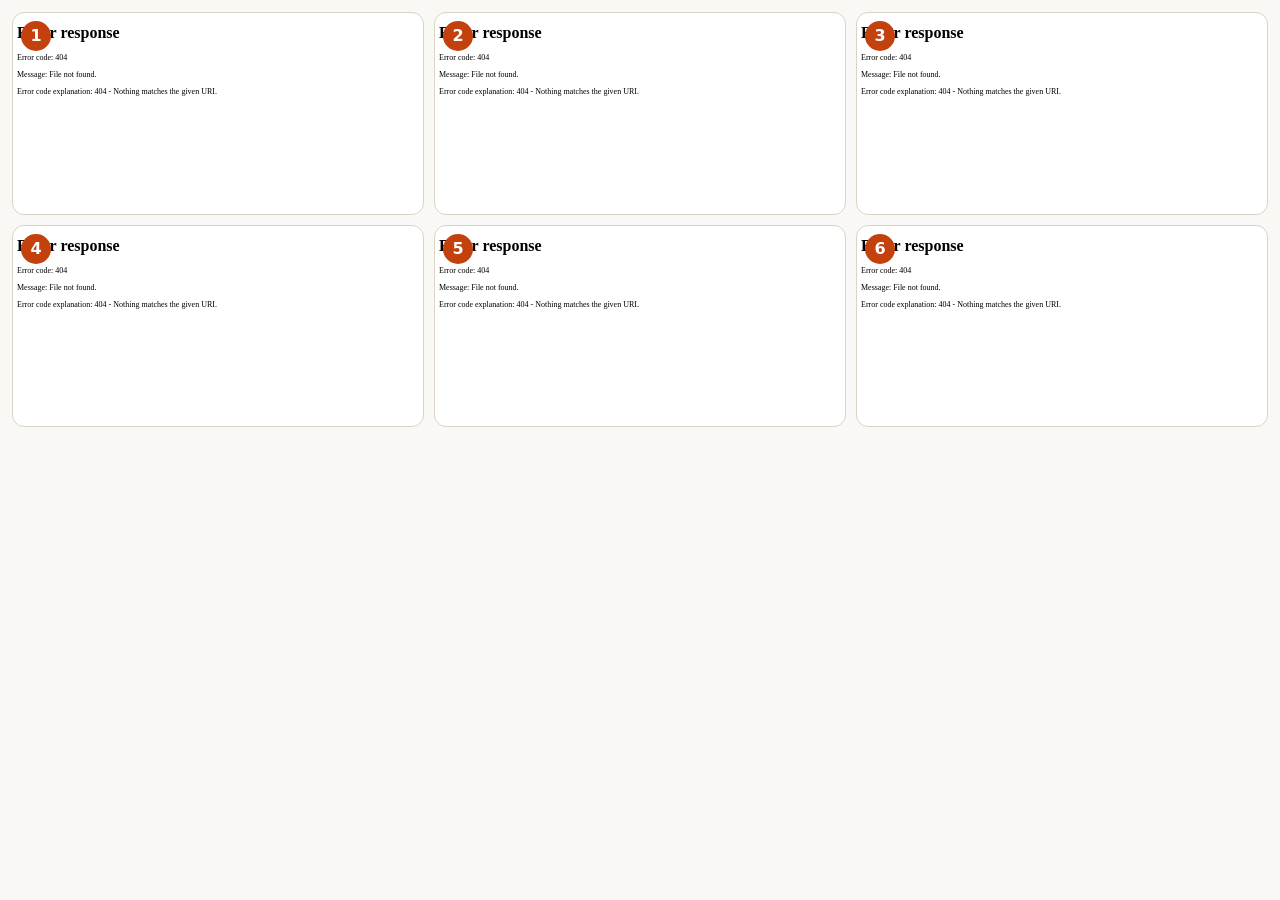
==== visualizer/index.html @ c2422091 "Chooser: all six variations play side by side on a loop Co-Authored-By: Claude Sonnet 5.5 <noreply@a" ====
<!doctype html>
<html lang="en"><head><meta charset="utf-8"><meta name="viewport" content="width=device-width, initial-scale=1">
<title>LabyrinthAI Versions</title>
<link rel="stylesheet" href="common.css">
<style>
body { overflow-x: hidden; }
main { max-width: none; padding: 12px; }
.grid { display: grid; grid-template-columns: repeat(3, 1fr); gap: 10px; }
.tile { position: relative; border: 1px solid var(--line); border-radius: 12px; background: var(--card); overflow: hidden; }
.frame { position: relative; aspect-ratio: 960 / 470; overflow: hidden; }
.frame iframe { width: 200%; height: 200%; border: 0; transform: scale(.5); transform-origin: top left; pointer-events: none; }
.tile a { position: absolute; inset: 0; z-index: 2; }
.num { position: absolute; top: 8px; left: 8px; z-index: 3; width: 30px; height: 30px; border-radius: 50%;
  background: var(--accent); color: #fff; display: grid; place-items: center; font-weight: 700; }
@media (max-width: 1100px) { .grid { grid-template-columns: repeat(2, 1fr); } }
@media (max-width: 700px) { .grid { grid-template-columns: 1fr; } }
</style></head>
<body><main>
  <div class="grid" id="grid"></div>
</main>
<script>
const V = ["v1-rooms", "v2-radar", "v3-pipeline", "v4-labyrinth", "v5-dial", "v6-network"];
document.getElementById("grid").innerHTML = V.map((v, i) => `
  <div class="tile"><span class="num">${i + 1}</span>
    <div class="frame"><iframe src="/${v}.html?embed=1&auto=skilled&loop=1" title="Version ${i + 1}"></iframe></div>
    <a href="/${v}.html" aria-label="Open version ${i + 1} full size"></a></div>`).join("");
</script></body></html>
---- visualizer/common.css ----
:root {
  --bg: #faf8f4; --card: #ffffff; --ink: #1f1d1a; --mute: #8a847b; --line: #d9d3c8;
  --accent: #c2410c; --ok: #15803d; --bad: #dc2626; --gold: #d99a06; --room: #f3efe7; --dim: #ebe6dc;
}
@media (prefers-color-scheme: dark) {
  :root:not([data-theme="light"]) {
    --bg: #161412; --card: #201d1a; --ink: #f2eee8; --mute: #8f897f; --line: #3a352f;
    --accent: #fb923c; --ok: #4ade80; --bad: #f87171; --gold: #fbbf24; --room: #2a2622; --dim: #1e1b18;
  }
}
* { box-sizing: border-box; }
body { margin: 0; background: var(--bg); color: var(--ink);
  font: 16px/1.4 system-ui, -apple-system, "Segoe UI", sans-serif; }
main { max-width: 1100px; margin: 0 auto; padding: 20px 16px 40px; }
.top { display: flex; justify-content: space-between; align-items: center; }
.top a { color: var(--mute); text-decoration: none; font-size: 14px; }
.top b { font-size: 18px; }
.scene { margin-top: 12px; background: var(--card); border: 1px solid var(--line); border-radius: 16px; padding: 8px; }
svg { display: block; width: 100%; height: auto; }
svg text { font-family: inherit; fill: var(--mute); font-size: 13px; text-anchor: middle; }
svg .big { font-size: 18px; font-weight: 700; letter-spacing: .04em; }
.bar { display: flex; align-items: center; justify-content: space-between; gap: 12px; margin-top: 14px; flex-wrap: wrap; }
.caption { font-size: 18px; min-height: 28px; flex: 1 1 320px; }
.controls { display: flex; gap: 10px; }
button { font: inherit; padding: 10px 18px; border-radius: 10px; border: 1px solid var(--accent);
  background: var(--accent); color: #fff; cursor: pointer; }
button.alt { background: transparent; color: var(--accent); }
button:disabled { opacity: .5; cursor: default; }
body.embed main { padding: 0; }
body.embed .top, body.embed .bar { display: none; }
body.embed .scene { margin: 0; border: 0; border-radius: 0; }
@keyframes pop { from { transform: scale(0); } to { transform: scale(1); } }
@keyframes flow { to { stroke-dashoffset: -12; } }
@keyframes pulse { 50% { transform: scale(1.25); opacity: .6; } }
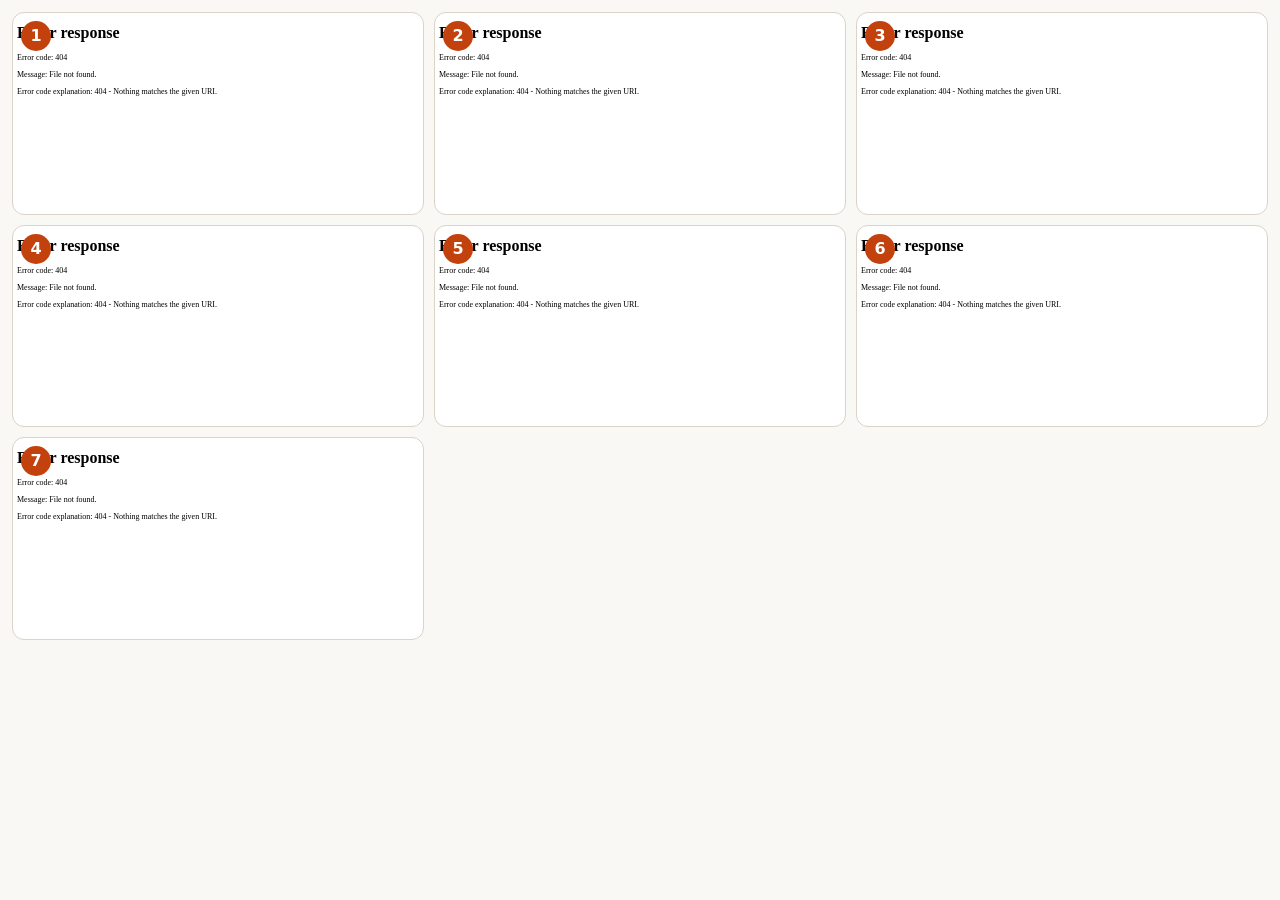
==== commit 82a309a8: "Add version 7: firewall steps, normal visitor, real vs fake branches; fix label colours Co-Authored-" ====
--- a/visualizer/index.html
+++ b/visualizer/index.html
@@ -19,7 +19,7 @@
   <div class="grid" id="grid"></div>
 </main>
 <script>
-const V = ["v1-rooms", "v2-radar", "v3-pipeline", "v4-labyrinth", "v5-dial", "v6-network"];
+const V = ["v1-rooms", "v2-radar", "v3-pipeline", "v4-labyrinth", "v5-dial", "v6-network", "v7-firewall"];
 document.getElementById("grid").innerHTML = V.map((v, i) => `
   <div class="tile"><span class="num">${i + 1}</span>
     <div class="frame"><iframe src="/${v}.html?embed=1&auto=skilled&loop=1" title="Version ${i + 1}"></iframe></div>
--- a/visualizer/common.css
+++ b/visualizer/common.css
@@ -17,7 +17,8 @@
 .top b { font-size: 18px; }
 .scene { margin-top: 12px; background: var(--card); border: 1px solid var(--line); border-radius: 16px; padding: 8px; }
 svg { display: block; width: 100%; height: auto; }
-svg text { font-family: inherit; fill: var(--mute); font-size: 13px; text-anchor: middle; }
+svg text { font-family: inherit; font-size: 13px; text-anchor: middle; }
+svg text:not([fill]) { fill: var(--mute); }
 svg .big { font-size: 18px; font-weight: 700; letter-spacing: .04em; }
 .bar { display: flex; align-items: center; justify-content: space-between; gap: 12px; margin-top: 14px; flex-wrap: wrap; }
 .caption { font-size: 18px; min-height: 28px; flex: 1 1 320px; }
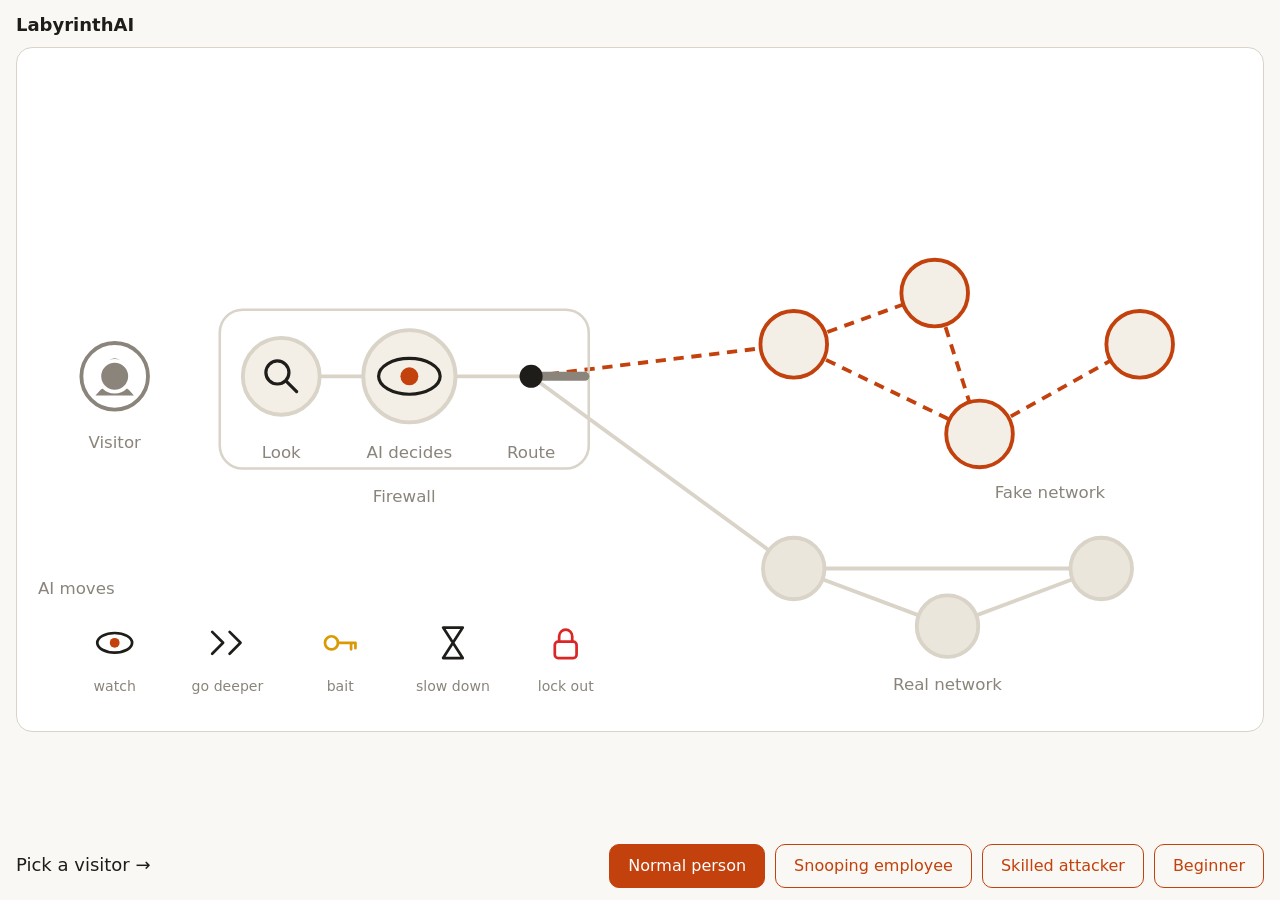
==== commit 37ade919: "Simplify visualizer: single keyword chip per action, no AI-watching animation, remove old versions a" ====
--- a/visualizer/index.html
+++ b/visualizer/index.html
@@ -1,27 +1,250 @@
 <!doctype html>
 <html lang="en"><head><meta charset="utf-8"><meta name="viewport" content="width=device-width, initial-scale=1">
-<title>LabyrinthAI Versions</title>
+<title>LabyrinthAI Overview</title>
 <link rel="stylesheet" href="common.css">
 <style>
-body { overflow-x: hidden; }
-main { max-width: none; padding: 12px; }
-.grid { display: grid; grid-template-columns: repeat(3, 1fr); gap: 10px; }
-.tile { position: relative; border: 1px solid var(--line); border-radius: 12px; background: var(--card); overflow: hidden; }
-.frame { position: relative; aspect-ratio: 960 / 470; overflow: hidden; }
-.frame iframe { width: 200%; height: 200%; border: 0; transform: scale(.5); transform-origin: top left; pointer-events: none; }
-.tile a { position: absolute; inset: 0; z-index: 2; }
-.num { position: absolute; top: 8px; left: 8px; z-index: 3; width: 30px; height: 30px; border-radius: 50%;
-  background: var(--accent); color: #fff; display: grid; place-items: center; font-weight: 700; }
-@media (max-width: 1100px) { .grid { grid-template-columns: repeat(2, 1fr); } }
-@media (max-width: 700px) { .grid { grid-template-columns: 1fr; } }
+.node { fill: var(--dim); stroke: var(--line); stroke-width: 3; transition: all .5s; }
+.node.fake { fill: var(--room); stroke: var(--accent); }
+.node.hit { fill: color-mix(in srgb, var(--accent) 22%, var(--room)); }
+.node.caught { stroke: var(--bad); fill: color-mix(in srgb, var(--bad) 16%, var(--room)); }
+.node.okn { stroke: var(--ok); fill: color-mix(in srgb, var(--ok) 20%, var(--room)); }
+.edge { stroke: var(--line); stroke-width: 3; transition: stroke .4s, opacity .4s; }
+.edge.fake { stroke: var(--accent); stroke-dasharray: 8 6; }
+.edge.pick { stroke-width: 5; }
+.edge.real.pick { stroke: var(--ok); }
+.edge.dim { opacity: .25; }
+.edge.cut { stroke: var(--bad); stroke-dasharray: none; }
+.fw { fill: none; stroke: var(--line); stroke-width: 2; }
+.stage { fill: var(--room); stroke: var(--line); stroke-width: 3; transition: all .4s; }
+.stage.on { stroke: var(--accent); fill: color-mix(in srgb, var(--accent) 14%, var(--room)); }
+.stage.okv { stroke: var(--ok); fill: color-mix(in srgb, var(--ok) 16%, var(--room)); }
+.stage.warnv { stroke: var(--gold); fill: color-mix(in srgb, var(--gold) 16%, var(--room)); }
+.stage.badv { stroke: var(--bad); fill: color-mix(in srgb, var(--bad) 14%, var(--room)); }
+.ic { fill: none; stroke: var(--ink); stroke-width: 2.5; stroke-linecap: round; stroke-linejoin: round; }
+.ic.red { stroke: var(--bad); } .ic.gold { stroke: var(--gold); } .ic.green { stroke: var(--ok); } .ic.acc { stroke: var(--accent); }
+.tok { transition: transform .8s cubic-bezier(.5,0,.2,1); }
+.fade { transition: opacity .4s; }
+.halo { fill: none; stroke-width: 6; transition: stroke .6s; }
+.lever { transition: transform .7s cubic-bezier(.5,0,.2,1), stroke .4s; stroke-width: 7; stroke-linecap: round; }
+.cardbg { fill: var(--card); stroke: var(--line); stroke-width: 2; }
+.word { font-size: 13px; }
+.tag { font-size: 11px; }
+.pupil { transform-box: fill-box; transform-origin: center; }
+.pupil.think { animation: pulse .8s ease-in-out infinite; }
+.leg .ring { fill: none; stroke: var(--accent); stroke-width: 2.5; opacity: 0; transition: opacity .3s; }
+.leg.cur .ring { opacity: 1; }
 </style></head>
-<body><main>
-  <div class="grid" id="grid"></div>
-</main>
+<body><main id="app"></main>
+<script src="common.js"></script>
 <script>
-const V = ["v1-rooms", "v2-radar", "v3-pipeline", "v4-labyrinth", "v5-dial", "v6-network", "v7-firewall"];
-document.getElementById("grid").innerHTML = V.map((v, i) => `
-  <div class="tile"><span class="num">${i + 1}</span>
-    <div class="frame"><iframe src="/${v}.html?embed=1&auto=skilled&loop=1" title="Version ${i + 1}"></iframe></div>
-    <a href="/${v}.html" aria-label="Open version ${i + 1} full size"></a></div>`).join("");
+const Y = 240;
+const P = { v: [70, Y], a: [200, Y], b: [300, Y], c: [395, Y],
+            web: [600, 215], files: [710, 175], db: [745, 285], vault: [870, 215],
+            r1: [600, 390], r2: [720, 435], r3: [840, 390] };
+const FAKE = ["web", "files", "db", "vault"], REAL = ["r1", "r2", "r3"];
+const deg = to => Math.atan2(P[to][1] - P.c[1], P[to][0] - P.c[0]) * 180 / Math.PI;
+const WORDS = { terminal: "command", download: "download", secretfile: "passwords", wrongpass: "guess password", login: "log in" };
+const word = s => WORDS[s.icon] || (s.icon === "dbwrite" ? "change " : "read ") + s.tag;
+let S;
+
+/* ---------- pictures ---------- */
+function icon(name, parent, s = 1) {
+  const g = el("g", { transform: `scale(${s})` }, parent);
+  const p = (t, a, c = "ic") => el(t, { ...a, class: c }, g);
+  const cyl = () => { p("ellipse", { cx: 0, cy: -9, rx: 11, ry: 4 }); p("path", { d: "M-11 -9 V9 a11 4 0 0 0 22 0 V-9" }); p("path", { d: "M-11 0 a11 4 0 0 0 22 0" }); };
+  const lock = c => { p("rect", { x: -10, y: -1, width: 20, height: 15, rx: 3 }, c); p("path", { d: "M-6 -1 V-6 a6 6 0 0 1 12 0 V-1" }, c); };
+  switch (name) {
+    // what a visitor does
+    case "terminal": p("rect", { x: -16, y: -12, width: 32, height: 24, rx: 5 }); p("path", { d: "M-8 -4 L-2 1 L-8 6" }); p("path", { d: "M3 6 H10" }); break;
+    case "download": p("path", { d: "M0 -14 V4" }); p("path", { d: "M-8 -3 L0 5 L8 -3" }); p("path", { d: "M-12 12 H12" }); break;
+    case "secretfile": p("path", { d: "M-10 -15 H3 L11 -7 V15 H-10 Z" }); p("path", { d: "M3 -15 V-7 H11" }); p("circle", { cx: 0, cy: 3, r: 3.5 }, "ic red"); p("path", { d: "M0 6.5 V11" }, "ic red"); break;
+    case "wrongpass": lock("ic"); p("path", { d: "M5 -16 L15 -6 M15 -16 L5 -6" }, "ic red"); break;
+    case "login": p("rect", { x: -10, y: -1, width: 20, height: 15, rx: 3 }, "ic green"); p("path", { d: "M-6 -1 V-6 a6 6 0 0 1 11 -3" }, "ic green"); break;
+    case "dbread": cyl(); p("circle", { cx: 10, cy: 9, r: 5 }, "ic acc"); p("path", { d: "M14 13 L18 17" }, "ic acc"); break;
+    case "dbwrite": cyl(); p("path", { d: "M5 15 L15 5 L18 8 L8 18 Z" }, "ic acc"); break;
+    // what the AI does about it
+    case "OBSERVE": p("ellipse", { cx: 0, cy: 0, rx: 16, ry: 9 }); el("circle", { cx: 0, cy: 0, r: 4.5, fill: css("--accent") }, g); break;
+    case "DEEPEN": p("path", { d: "M-14 -10 L-4 0 L-14 10" }); p("path", { d: "M2 -10 L12 0 L2 10" }); break;
+    case "LURE": p("circle", { cx: -8, cy: 0, r: 6 }, "ic gold"); p("path", { d: "M-2 0 H14 M10 0 V6 M14 0 V5" }, "ic gold"); break;
+    case "SLOW": p("path", { d: "M-9 -14 H9 L0 0 L9 14 H-9 L0 0 Z" }); break;
+    case "CONTAIN": lock("ic red"); break;
+  }
+  return g;
+}
+
+// A small pill: picture + one keyword. Replaced by the next one, never stacked.
+function chip(parent, s, tick) {
+  const g = el("g", { class: "fade", opacity: 0 }, parent);
+  el("rect", { x: -78, y: -17, width: 156, height: 34, rx: 10, class: "cardbg" }, g);
+  icon(s.icon, el("g", { transform: "translate(-56 0)" }, g), .62);
+  el("text", { x: -36, y: 4, class: "word" }, g, word(s)).style.textAnchor = "start";
+  if (tick) { el("circle", { cx: 64, cy: 0, r: 8, fill: css("--ok") }, g); el("path", { d: "M60 0 L63 3 L69 -4", fill: "none", stroke: "#fff", "stroke-width": 2.5, "stroke-linecap": "round", "stroke-linejoin": "round" }, g); }
+  return g;
+}
+const show = g => { void g.getBoundingClientRect(); g.setAttribute("opacity", 1); };
+const hide = g => { g.setAttribute("opacity", 0); setTimeout(() => g.remove(), 450); };
+
+// the visitor's current action, above them
+function showAction(s, tick) {
+  if (S.chip) hide(S.chip);
+  S.chip = chip(S.tok, s, tick);
+  S.chip.setAttribute("transform", "translate(0 -36)");
+  show(S.chip);
+}
+// the AI's current move, below the visitor, and lit in the legend
+function showMove(k) {
+  if (S.move) hide(S.move);
+  S.move = el("g", { class: "fade", opacity: 0, transform: "translate(0 40)" }, S.tok);
+  el("circle", { r: 18, class: "cardbg" }, S.move); icon(k, S.move, .65);
+  show(S.move);
+  Object.entries(S.leg).forEach(([n, g]) => g.classList.toggle("cur", n === k));
+}
+
+/* ---------- scene ---------- */
+function build() {
+  svg.innerHTML = "";
+  S = { nodes: {}, idx: 0, leg: {}, chip: null, move: null };
+  const line = (a, b, cls) => el("line", { x1: P[a][0], y1: P[a][1], x2: P[b][0], y2: P[b][1], class: cls });
+
+  S.eFake = line("c", "web", "edge fake");
+  S.eReal = line("c", "r1", "edge real");
+  line("web", "files", "edge fake"); line("files", "db", "edge fake"); line("db", "vault", "edge fake"); line("web", "db", "edge fake");
+  line("r1", "r2", "edge real"); line("r2", "r3", "edge real"); line("r1", "r3", "edge real");
+  FAKE.forEach(n => { S.nodes[n] = el("circle", { cx: P[n][0], cy: P[n][1], r: 26, class: "node fake" }); });
+  REAL.forEach(n => { S.nodes[n] = el("circle", { cx: P[n][0], cy: P[n][1], r: 24, class: "node" }); });
+  el("text", { x: 800, y: 335 }, svg, "Fake network");
+  el("text", { x: 720, y: 485 }, svg, "Real network");
+
+  // visitor (identity unknown until the AI decides)
+  S.pr = el("circle", { cx: P.v[0], cy: P.v[1], r: 26, fill: "none", stroke: css("--mute"), "stroke-width": 3 });
+  S.pf = el("g", { fill: css("--mute") });
+  el("circle", { cx: P.v[0], cy: P.v[1] - 7, r: 7 }, S.pf);
+  el("path", { d: `M${P.v[0] - 15} ${P.v[1] + 15} Q${P.v[0]} ${P.v[1] - 4} ${P.v[0] + 15} ${P.v[1] + 15}` }, S.pf);
+  S.vl = el("text", { x: P.v[0], y: P.v[1] + 56 }, svg, "Visitor");
+
+  // firewall: Look (reads the request) -> AI decides -> Route switch
+  el("rect", { x: 152, y: 188, width: 288, height: 124, rx: 18, class: "fw" });
+  el("text", { x: 296, y: 338 }, svg, "Firewall");
+  el("line", { x1: P.a[0] + 30, y1: Y, x2: P.b[0] - 36, y2: Y, stroke: css("--line"), "stroke-width": 3 });
+  el("line", { x1: P.b[0] + 36, y1: Y, x2: P.c[0] - 8, y2: Y, stroke: css("--line"), "stroke-width": 3 });
+  S.stA = el("circle", { cx: P.a[0], cy: Y, r: 30, class: "stage" });
+  el("circle", { cx: P.a[0] - 3, cy: Y - 3, r: 9, class: "ic" });
+  el("path", { d: `M${P.a[0] + 4} ${Y + 4} L${P.a[0] + 12} ${Y + 12}`, class: "ic" });
+  S.halo = el("circle", { cx: P.b[0], cy: Y, r: 45, class: "halo", stroke: css("--line"), opacity: 0 });
+  S.stB = el("circle", { cx: P.b[0], cy: Y, r: 36, class: "stage" });
+  el("ellipse", { cx: P.b[0], cy: Y, rx: 24, ry: 14, class: "ic" });
+  S.pupil = el("circle", { cx: P.b[0], cy: Y, r: 7, fill: css("--accent"), class: "pupil" });
+  S.lever = el("line", { x1: P.c[0], y1: Y, x2: P.c[0] + 42, y2: Y, stroke: css("--mute"), class: "lever" });
+  S.lever.style.transformOrigin = `${P.c[0]}px ${Y}px`;
+  el("circle", { cx: P.c[0], cy: Y, r: 9, fill: css("--ink") });
+  el("text", { x: P.a[0], y: 304 }, svg, "Look");
+  el("text", { x: P.b[0], y: 304 }, svg, "AI decides");
+  el("text", { x: P.c[0], y: 304 }, svg, "Route");
+  S.mark = el("g", { opacity: 0 });
+
+  // legend: what each AI move picture means
+  el("text", { x: 40, y: 410 }, svg, "AI moves");
+  [["OBSERVE", "watch"], ["DEEPEN", "go deeper"], ["LURE", "bait"], ["SLOW", "slow down"], ["CONTAIN", "lock out"]].forEach(([k, label], i) => {
+    const g = el("g", { class: "leg", transform: `translate(${70 + i * 88} 448)` });
+    el("circle", { r: 24, class: "ring" }, g);
+    icon(k, g, .85);
+    el("text", { x: 0, y: 38, class: "tag" }, g, label);
+    S.leg[k] = g;
+  });
+
+  S.tok = el("g", { class: "tok" });
+  S.tc = el("circle", { r: 12, fill: css("--mute"), stroke: css("--card"), "stroke-width": 3 }, S.tok);
+  S.tok.style.transition = "none"; S.tok.style.transform = `translate(${P.v[0]}px, ${P.v[1]}px)`;
+}
+
+const moveTo = n => { S.tok.style.transition = ""; S.tok.style.transform = `translate(${P[n][0]}px, ${P[n][1]}px)`; };
+
+const KINDS = {
+  normal:   { col: "--ok",   cls: "okv",   who: "Staff member", sym: "M-9 0 L-2 9 L10 -9" },
+  insider:  { col: "--gold", cls: "warnv", who: "Staff member", sym: "M0 -9 V2 M0 9 V9.5" },
+  attacker: { col: "--bad",  cls: "badv",  who: "Outsider",     sym: "M-8 -8 L8 8 M8 -8 L-8 8" },
+};
+
+async function throughFirewall(kind, first) {
+  const K = KINDS[kind], col = css(K.col), good = kind === "normal";
+  await sleep(500);
+  // LOOK: the firewall reads what the visitor is asking for
+  S.stA.classList.add("on"); moveTo("a");
+  const req = chip(svg, first); req.setAttribute("transform", `translate(${P.a[0]} 130)`);
+  await sleep(700); show(req); await sleep(1500); hide(req);
+  S.stA.classList.remove("on");
+  // AI DECIDES who this is
+  S.stB.classList.add("on"); S.pupil.classList.add("think"); moveTo("b"); await sleep(1500);
+  S.pupil.classList.remove("think");
+  S.stB.classList.remove("on"); S.stB.classList.add(K.cls); S.stA.classList.add(K.cls);
+  S.tc.setAttribute("fill", col); S.pr.setAttribute("stroke", col); S.pf.setAttribute("fill", col);
+  S.vl.textContent = K.who;
+  el("circle", { cx: P.b[0] + 30, cy: Y - 32, r: 14, fill: col }, S.mark);
+  el("path", { d: K.sym, transform: `translate(${P.b[0] + 30} ${Y - 32}) scale(.7)`, fill: "none", stroke: "#fff", "stroke-width": 3.5, "stroke-linecap": "round", "stroke-linejoin": "round" }, S.mark);
+  S.mark.setAttribute("opacity", 1);
+  await sleep(1200);
+  // ROUTE: the switch swings to the chosen network
+  moveTo("c"); await sleep(700);
+  const target = good ? "r1" : "web";
+  S.lever.setAttribute("stroke", col);
+  S.lever.style.transform = `rotate(${deg(target)}deg)`;
+  (good ? S.eReal : S.eFake).classList.add("pick");
+  (good ? S.eFake : S.eReal).classList.add("dim");
+  await sleep(900);
+}
+
+async function play(data, name) {
+  const kind = name === "normal" ? "normal" : name === "insider" ? "insider" : "attacker";
+  await throughFirewall(kind, data.steps[0]);
+
+  if (kind === "normal") {
+    for (const [i, s] of data.steps.entries()) {
+      const n = REAL[Math.min(i, REAL.length - 1)];
+      moveTo(n); S.nodes[n].classList.add("okn");
+      $("cap").textContent = s.caption;
+      await sleep(700); showAction(s, true);                    // tick = allowed
+      await sleep(1700);
+    }
+    showResult("ok", "Normal visitor → real network",
+      "They only asked for things they are allowed to see, so the firewall let them through to the real network.");
+    $("cap").textContent = "Try another visitor →";
+    return;
+  }
+
+  moveTo("web"); S.nodes.web.classList.add("hit"); await sleep(1000);
+  for (const s of data.steps) {
+    $("cap").textContent = s.caption;
+    showAction(s); await sleep(1300);
+    const th = threat(s);
+    S.halo.setAttribute("opacity", 1); S.halo.setAttribute("stroke", threatColor(th));
+    showMove(s.executed);
+    if (s.executed === "DEEPEN" && S.idx < FAKE.length - 1) { S.idx++; const n = FAKE[S.idx]; moveTo(n); S.nodes[n].classList.add("hit"); }
+    if (s.executed === "LURE") { const [x, y] = P[FAKE[S.idx]]; icon("LURE", el("g", { transform: `translate(${x + 34} ${y + 30})` }), .9); }
+    await sleep(1500);
+    if (s.contained) {
+      FAKE.forEach(n => S.nodes[n].classList.add("caught"));
+      S.eFake.setAttribute("class", "edge cut");
+      S.tc.setAttribute("fill", css("--mute"));
+      const lk = el("g", {}, S.tok);                            // the lock closes over the attacker
+      el("circle", { r: 20, class: "cardbg" }, lk); icon("CONTAIN", lk, .8);
+      break;
+    }
+  }
+  const caught = data.outcome === "contained";
+  if (kind === "insider") {
+    showResult("warn", caught ? "Employee went where they should not → fake network, then locked out"
+                              : "Employee reached for data that is not theirs → moved to the fake network",
+      "They work here, but they asked for things outside their access. The firewall sent them to the fake network, where the AI watches and nothing real can be touched.");
+  } else if (caught) {
+    showResult("bad", "Attacker caught in the fake network", "The AI locked them out. The real network was never touched.");
+  } else {
+    showResult("bad", "Beginner stuck in the fake network",
+      "Nothing dangerous happened, so the AI just kept watching. The real network was never touched.");
+  }
+  $("cap").textContent = "Try another visitor →";
+}
+
+mount({ viewBox: "0 0 960 500", build, play,
+  buttons: [{ name: "normal", label: "Normal person" }, { name: "insider", label: "Snooping employee" },
+            { name: "skilled", label: "Skilled attacker" }, { name: "novice", label: "Beginner" }] });
 </script></body></html>
--- a/visualizer/common.css
+++ b/visualizer/common.css
@@ -9,27 +9,32 @@
   }
 }
 * { box-sizing: border-box; }
-body { margin: 0; background: var(--bg); color: var(--ink);
+html, body { height: 100%; }
+body { margin: 0; background: var(--bg); color: var(--ink); overflow: hidden;
   font: 16px/1.4 system-ui, -apple-system, "Segoe UI", sans-serif; }
-main { max-width: 1100px; margin: 0 auto; padding: 20px 16px 40px; }
-.top { display: flex; justify-content: space-between; align-items: center; }
-.top a { color: var(--mute); text-decoration: none; font-size: 14px; }
+/* One page, no scrolling: header and controls keep their size, the scene takes the remaining height. */
+main { max-width: 1500px; height: 100%; margin: 0 auto; padding: 12px 16px; display: flex; flex-direction: column; }
+.top, .bar, .result { flex: 0 0 auto; }
 .top b { font-size: 18px; }
-.scene { margin-top: 12px; background: var(--card); border: 1px solid var(--line); border-radius: 16px; padding: 8px; }
-svg { display: block; width: 100%; height: auto; }
+.scene { flex: 1 1 0; min-height: 0; margin-top: 10px; display: flex; background: var(--card);
+  border: 1px solid var(--line); border-radius: 16px; padding: 8px; }
+svg { display: block; width: 100%; height: 100%; }
 svg text { font-family: inherit; font-size: 13px; text-anchor: middle; }
 svg text:not([fill]) { fill: var(--mute); }
-svg .big { font-size: 18px; font-weight: 700; letter-spacing: .04em; }
-.bar { display: flex; align-items: center; justify-content: space-between; gap: 12px; margin-top: 14px; flex-wrap: wrap; }
+.bar { display: flex; align-items: center; justify-content: space-between; gap: 12px; margin-top: 10px; flex-wrap: wrap; }
 .caption { font-size: 18px; min-height: 28px; flex: 1 1 320px; }
 .controls { display: flex; gap: 10px; }
 button { font: inherit; padding: 10px 18px; border-radius: 10px; border: 1px solid var(--accent);
   background: var(--accent); color: #fff; cursor: pointer; }
 button.alt { background: transparent; color: var(--accent); }
 button:disabled { opacity: .5; cursor: default; }
-body.embed main { padding: 0; }
-body.embed .top, body.embed .bar { display: none; }
-body.embed .scene { margin: 0; border: 0; border-radius: 0; }
-@keyframes pop { from { transform: scale(0); } to { transform: scale(1); } }
-@keyframes flow { to { stroke-dashoffset: -12; } }
+.result { margin-top: 10px; padding: 12px 20px; border-radius: 14px; border: 2px solid var(--line);
+  border-left-width: 8px; display: grid; gap: 2px; align-content: center; min-height: 92px; animation: rise .4s ease-out; }
+.result[hidden] { display: grid; visibility: hidden; }   /* keeps its space so the diagram never jumps */
+.result b { font-size: 24px; line-height: 1.25; }
+.result span { font-size: 17px; opacity: .85; }
+.result.ok { border-color: var(--ok); background: color-mix(in srgb, var(--ok) 12%, var(--card)); }
+.result.warn { border-color: var(--gold); background: color-mix(in srgb, var(--gold) 14%, var(--card)); }
+.result.bad { border-color: var(--bad); background: color-mix(in srgb, var(--bad) 12%, var(--card)); }
+@keyframes rise { from { opacity: 0; transform: translateY(10px); } to { opacity: 1; transform: none; } }
 @keyframes pulse { 50% { transform: scale(1.25); opacity: .6; } }
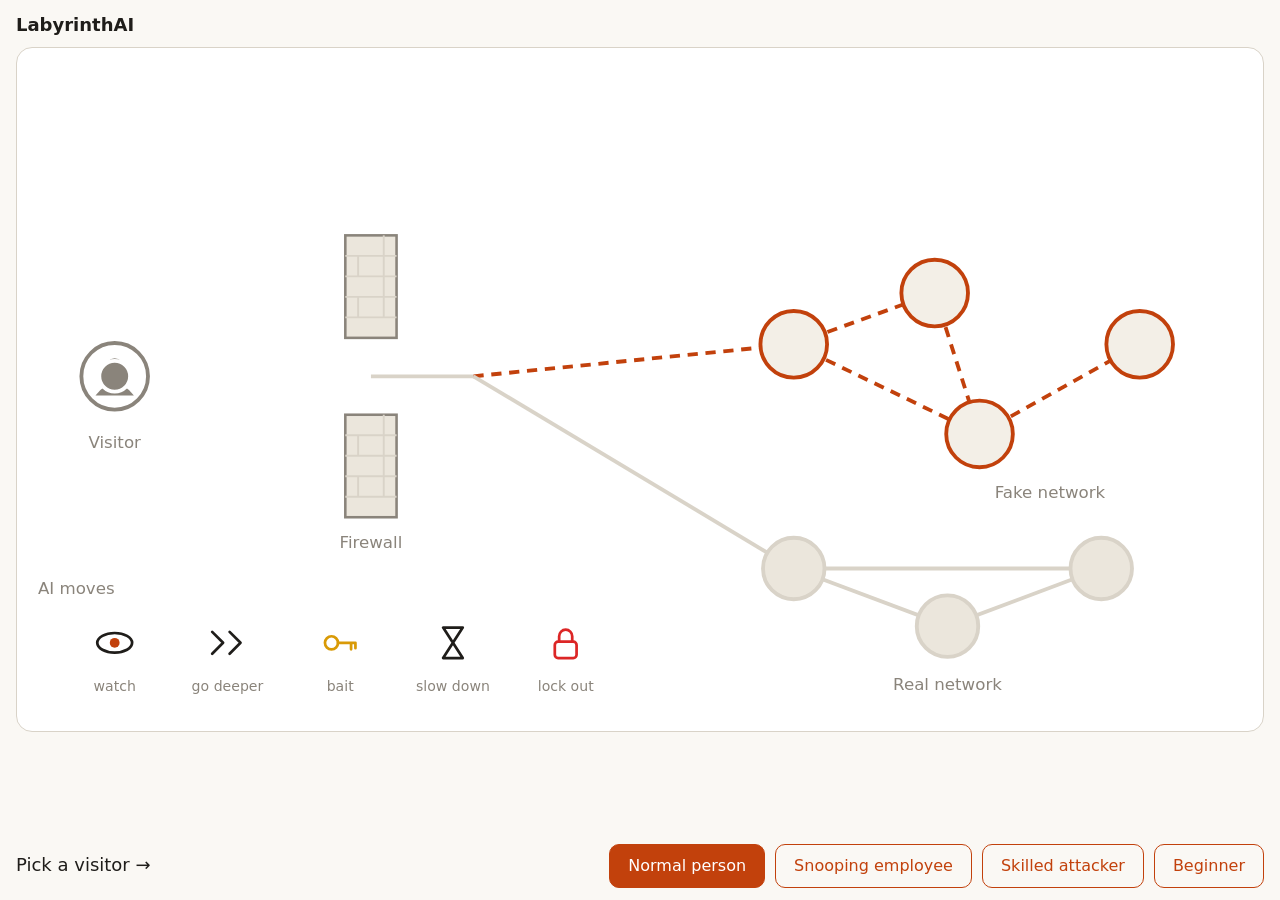
==== commit ebd6eb4c: "Firewall as a brick wall with a gate; visitor gets ?, then tick / ! / cross; remove step circles Co-" ====
--- a/visualizer/index.html
+++ b/visualizer/index.html
@@ -14,23 +14,15 @@
 .edge.real.pick { stroke: var(--ok); }
 .edge.dim { opacity: .25; }
 .edge.cut { stroke: var(--bad); stroke-dasharray: none; }
-.fw { fill: none; stroke: var(--line); stroke-width: 2; }
-.stage { fill: var(--room); stroke: var(--line); stroke-width: 3; transition: all .4s; }
-.stage.on { stroke: var(--accent); fill: color-mix(in srgb, var(--accent) 14%, var(--room)); }
-.stage.okv { stroke: var(--ok); fill: color-mix(in srgb, var(--ok) 16%, var(--room)); }
-.stage.warnv { stroke: var(--gold); fill: color-mix(in srgb, var(--gold) 16%, var(--room)); }
-.stage.badv { stroke: var(--bad); fill: color-mix(in srgb, var(--bad) 14%, var(--room)); }
+.wall { fill: var(--dim); stroke: var(--mute); stroke-width: 2; }
+.brick { stroke: var(--line); stroke-width: 1.5; }
 .ic { fill: none; stroke: var(--ink); stroke-width: 2.5; stroke-linecap: round; stroke-linejoin: round; }
 .ic.red { stroke: var(--bad); } .ic.gold { stroke: var(--gold); } .ic.green { stroke: var(--ok); } .ic.acc { stroke: var(--accent); }
 .tok { transition: transform .8s cubic-bezier(.5,0,.2,1); }
 .fade { transition: opacity .4s; }
-.halo { fill: none; stroke-width: 6; transition: stroke .6s; }
-.lever { transition: transform .7s cubic-bezier(.5,0,.2,1), stroke .4s; stroke-width: 7; stroke-linecap: round; }
 .cardbg { fill: var(--card); stroke: var(--line); stroke-width: 2; }
 .word { font-size: 13px; }
 .tag { font-size: 11px; }
-.pupil { transform-box: fill-box; transform-origin: center; }
-.pupil.think { animation: pulse .8s ease-in-out infinite; }
 .leg .ring { fill: none; stroke: var(--accent); stroke-width: 2.5; opacity: 0; transition: opacity .3s; }
 .leg.cur .ring { opacity: 1; }
 </style></head>
@@ -38,11 +30,10 @@
 <script src="common.js"></script>
 <script>
 const Y = 240;
-const P = { v: [70, Y], a: [200, Y], b: [300, Y], c: [395, Y],
+const P = { v: [70, Y], g: [270, Y], c: [350, Y],
             web: [600, 215], files: [710, 175], db: [745, 285], vault: [870, 215],
             r1: [600, 390], r2: [720, 435], r3: [840, 390] };
 const FAKE = ["web", "files", "db", "vault"], REAL = ["r1", "r2", "r3"];
-const deg = to => Math.atan2(P[to][1] - P.c[1], P[to][0] - P.c[0]) * 180 / Math.PI;
 const WORDS = { terminal: "command", download: "download", secretfile: "passwords", wrongpass: "guess password", login: "log in" };
 const word = s => WORDS[s.icon] || (s.icon === "dbwrite" ? "change " : "read ") + s.tag;
 let S;
@@ -91,16 +82,26 @@
   S.chip.setAttribute("transform", "translate(0 -36)");
   show(S.chip);
 }
-// the AI's current move, below the visitor, and lit in the legend
-function showMove(k) {
+// the AI's current move, below the visitor (ring colour = how dangerous they look), and lit in the legend
+function showMove(k, th) {
   if (S.move) hide(S.move);
   S.move = el("g", { class: "fade", opacity: 0, transform: "translate(0 40)" }, S.tok);
-  el("circle", { r: 18, class: "cardbg" }, S.move); icon(k, S.move, .65);
+  const bg = el("circle", { r: 18, class: "cardbg" }, S.move); bg.style.stroke = threatColor(th); bg.style.strokeWidth = 3;
+  icon(k, S.move, .65);
   show(S.move);
   Object.entries(S.leg).forEach(([n, g]) => g.classList.toggle("cur", n === k));
 }
 
 /* ---------- scene ---------- */
+// a brick wall segment
+function bricks(x, y, w, h) {
+  el("rect", { x, y, width: w, height: h, class: "wall" });
+  for (let yy = y + 16, r = 0; yy < y + h; yy += 16, r++) {
+    el("line", { x1: x, y1: yy, x2: x + w, y2: yy, class: "brick" });
+    for (let xx = x + (r % 2 ? w / 4 : w * 3 / 4); xx < x + w; xx += w / 2) el("line", { x1: xx, y1: yy - 16, x2: xx, y2: yy, class: "brick" });
+  }
+}
+
 function build() {
   svg.innerHTML = "";
   S = { nodes: {}, idx: 0, leg: {}, chip: null, move: null };
@@ -108,6 +109,7 @@
 
   S.eFake = line("c", "web", "edge fake");
   S.eReal = line("c", "r1", "edge real");
+  line("g", "c", "edge real");
   line("web", "files", "edge fake"); line("files", "db", "edge fake"); line("db", "vault", "edge fake"); line("web", "db", "edge fake");
   line("r1", "r2", "edge real"); line("r2", "r3", "edge real"); line("r1", "r3", "edge real");
   FAKE.forEach(n => { S.nodes[n] = el("circle", { cx: P[n][0], cy: P[n][1], r: 26, class: "node fake" }); });
@@ -115,32 +117,16 @@
   el("text", { x: 800, y: 335 }, svg, "Fake network");
   el("text", { x: 720, y: 485 }, svg, "Real network");
 
-  // visitor (identity unknown until the AI decides)
+  // visitor (identity unknown until the firewall decides)
   S.pr = el("circle", { cx: P.v[0], cy: P.v[1], r: 26, fill: "none", stroke: css("--mute"), "stroke-width": 3 });
   S.pf = el("g", { fill: css("--mute") });
   el("circle", { cx: P.v[0], cy: P.v[1] - 7, r: 7 }, S.pf);
   el("path", { d: `M${P.v[0] - 15} ${P.v[1] + 15} Q${P.v[0]} ${P.v[1] - 4} ${P.v[0] + 15} ${P.v[1] + 15}` }, S.pf);
   S.vl = el("text", { x: P.v[0], y: P.v[1] + 56 }, svg, "Visitor");
 
-  // firewall: Look (reads the request) -> AI decides -> Route switch
-  el("rect", { x: 152, y: 188, width: 288, height: 124, rx: 18, class: "fw" });
-  el("text", { x: 296, y: 338 }, svg, "Firewall");
-  el("line", { x1: P.a[0] + 30, y1: Y, x2: P.b[0] - 36, y2: Y, stroke: css("--line"), "stroke-width": 3 });
-  el("line", { x1: P.b[0] + 36, y1: Y, x2: P.c[0] - 8, y2: Y, stroke: css("--line"), "stroke-width": 3 });
-  S.stA = el("circle", { cx: P.a[0], cy: Y, r: 30, class: "stage" });
-  el("circle", { cx: P.a[0] - 3, cy: Y - 3, r: 9, class: "ic" });
-  el("path", { d: `M${P.a[0] + 4} ${Y + 4} L${P.a[0] + 12} ${Y + 12}`, class: "ic" });
-  S.halo = el("circle", { cx: P.b[0], cy: Y, r: 45, class: "halo", stroke: css("--line"), opacity: 0 });
-  S.stB = el("circle", { cx: P.b[0], cy: Y, r: 36, class: "stage" });
-  el("ellipse", { cx: P.b[0], cy: Y, rx: 24, ry: 14, class: "ic" });
-  S.pupil = el("circle", { cx: P.b[0], cy: Y, r: 7, fill: css("--accent"), class: "pupil" });
-  S.lever = el("line", { x1: P.c[0], y1: Y, x2: P.c[0] + 42, y2: Y, stroke: css("--mute"), class: "lever" });
-  S.lever.style.transformOrigin = `${P.c[0]}px ${Y}px`;
-  el("circle", { cx: P.c[0], cy: Y, r: 9, fill: css("--ink") });
-  el("text", { x: P.a[0], y: 304 }, svg, "Look");
-  el("text", { x: P.b[0], y: 304 }, svg, "AI decides");
-  el("text", { x: P.c[0], y: 304 }, svg, "Route");
-  S.mark = el("g", { opacity: 0 });
+  // firewall: a brick wall with a gate
+  bricks(250, 130, 40, 80); bricks(250, 270, 40, 80);
+  el("text", { x: 270, y: 374 }, svg, "Firewall");
 
   // legend: what each AI move picture means
   el("text", { x: 40, y: 410 }, svg, "AI moves");
@@ -160,42 +146,35 @@
 const moveTo = n => { S.tok.style.transition = ""; S.tok.style.transform = `translate(${P[n][0]}px, ${P[n][1]}px)`; };
 
 const KINDS = {
-  normal:   { col: "--ok",   cls: "okv",   who: "Staff member", sym: "M-9 0 L-2 9 L10 -9" },
-  insider:  { col: "--gold", cls: "warnv", who: "Staff member", sym: "M0 -9 V2 M0 9 V9.5" },
-  attacker: { col: "--bad",  cls: "badv",  who: "Outsider",     sym: "M-8 -8 L8 8 M8 -8 L-8 8" },
+  normal:   { col: "--ok",   who: "Staff member", sym: "M-5 0 L-1 4.5 L6 -5" },
+  insider:  { col: "--gold", who: "Staff member", sym: "M0 -6 V1 M0 5 V5.5" },
+  attacker: { col: "--bad",  who: "Outsider",     sym: "M-4.5 -4.5 L4.5 4.5 M4.5 -4.5 L-4.5 4.5" },
 };
 
-async function throughFirewall(kind, first) {
+// The visitor stops in the gate with a "?", then gets a tick / "!" / cross, then the path splits.
+async function throughFirewall(kind) {
   const K = KINDS[kind], col = css(K.col), good = kind === "normal";
   await sleep(500);
-  // LOOK: the firewall reads what the visitor is asking for
-  S.stA.classList.add("on"); moveTo("a");
-  const req = chip(svg, first); req.setAttribute("transform", `translate(${P.a[0]} 130)`);
-  await sleep(700); show(req); await sleep(1500); hide(req);
-  S.stA.classList.remove("on");
-  // AI DECIDES who this is
-  S.stB.classList.add("on"); S.pupil.classList.add("think"); moveTo("b"); await sleep(1500);
-  S.pupil.classList.remove("think");
-  S.stB.classList.remove("on"); S.stB.classList.add(K.cls); S.stA.classList.add(K.cls);
+  moveTo("g"); await sleep(1100);
+  const mark = el("g", { class: "fade", opacity: 0, transform: "translate(26 0)" }, S.tok);
+  const dot = el("circle", { r: 12, fill: css("--mute") }, mark);
+  const q = el("text", { x: 0, y: 5, fill: "#fff" }, mark, "?"); q.style.fontWeight = 700; q.style.fontSize = "15px";
+  show(mark); await sleep(1500);
+  dot.setAttribute("fill", col); q.remove();
+  el("path", { d: K.sym, fill: "none", stroke: "#fff", "stroke-width": 3, "stroke-linecap": "round", "stroke-linejoin": "round" }, mark);
   S.tc.setAttribute("fill", col); S.pr.setAttribute("stroke", col); S.pf.setAttribute("fill", col);
   S.vl.textContent = K.who;
-  el("circle", { cx: P.b[0] + 30, cy: Y - 32, r: 14, fill: col }, S.mark);
-  el("path", { d: K.sym, transform: `translate(${P.b[0] + 30} ${Y - 32}) scale(.7)`, fill: "none", stroke: "#fff", "stroke-width": 3.5, "stroke-linecap": "round", "stroke-linejoin": "round" }, S.mark);
-  S.mark.setAttribute("opacity", 1);
   await sleep(1200);
-  // ROUTE: the switch swings to the chosen network
-  moveTo("c"); await sleep(700);
-  const target = good ? "r1" : "web";
-  S.lever.setAttribute("stroke", col);
-  S.lever.style.transform = `rotate(${deg(target)}deg)`;
+  moveTo("c"); await sleep(800);
+  S.lever = null;
   (good ? S.eReal : S.eFake).classList.add("pick");
   (good ? S.eFake : S.eReal).classList.add("dim");
-  await sleep(900);
+  await sleep(700);
 }
 
 async function play(data, name) {
   const kind = name === "normal" ? "normal" : name === "insider" ? "insider" : "attacker";
-  await throughFirewall(kind, data.steps[0]);
+  await throughFirewall(kind);
 
   if (kind === "normal") {
     for (const [i, s] of data.steps.entries()) {
@@ -215,9 +194,7 @@
   for (const s of data.steps) {
     $("cap").textContent = s.caption;
     showAction(s); await sleep(1300);
-    const th = threat(s);
-    S.halo.setAttribute("opacity", 1); S.halo.setAttribute("stroke", threatColor(th));
-    showMove(s.executed);
+    showMove(s.executed, threat(s));
     if (s.executed === "DEEPEN" && S.idx < FAKE.length - 1) { S.idx++; const n = FAKE[S.idx]; moveTo(n); S.nodes[n].classList.add("hit"); }
     if (s.executed === "LURE") { const [x, y] = P[FAKE[S.idx]]; icon("LURE", el("g", { transform: `translate(${x + 34} ${y + 30})` }), .9); }
     await sleep(1500);
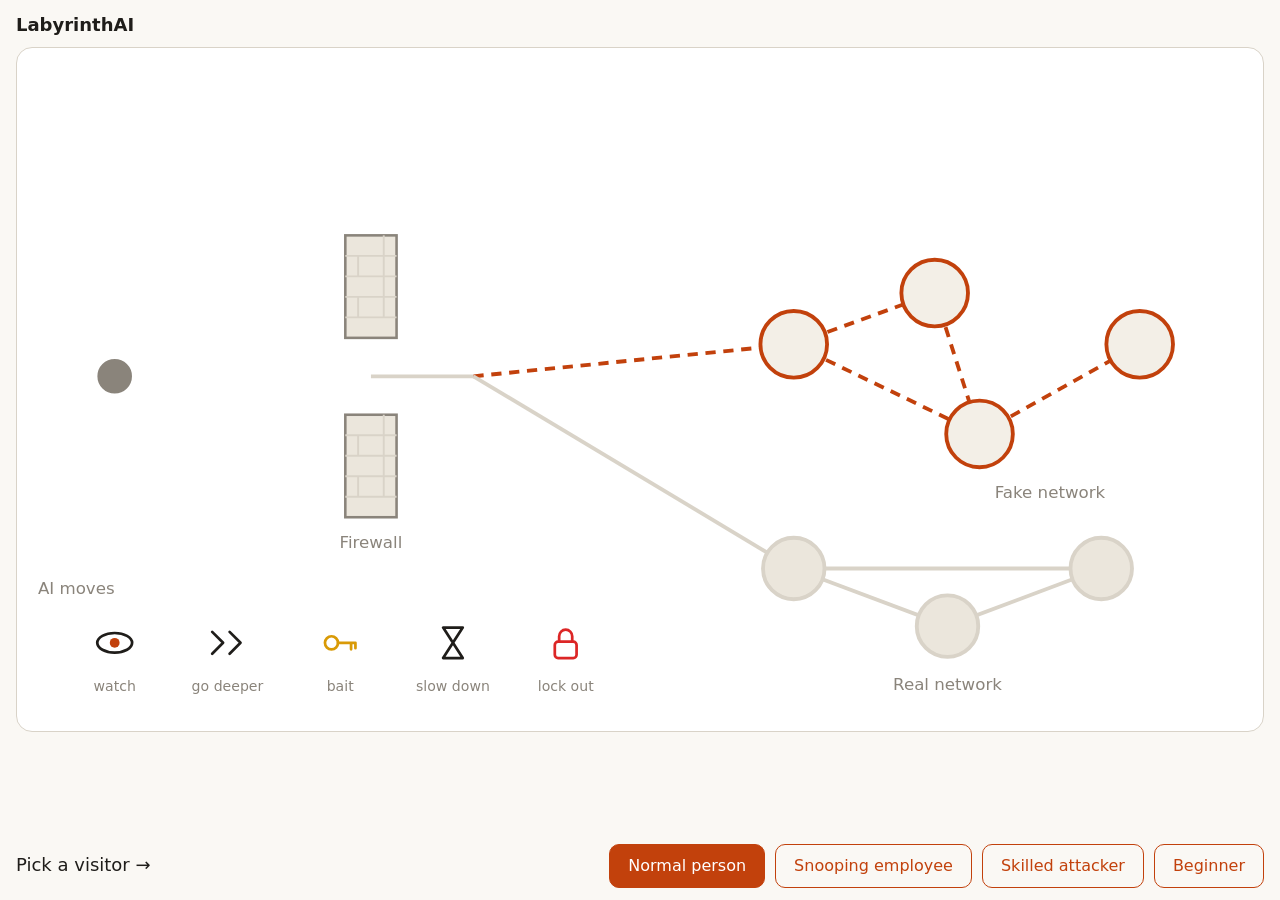
==== commit ec83f50e: "Visitor is a single circle showing its own verdict; remove outside person icon Co-Authored-By: Claud" ====
--- a/visualizer/index.html
+++ b/visualizer/index.html
@@ -117,13 +117,6 @@
   el("text", { x: 800, y: 335 }, svg, "Fake network");
   el("text", { x: 720, y: 485 }, svg, "Real network");
 
-  // visitor (identity unknown until the firewall decides)
-  S.pr = el("circle", { cx: P.v[0], cy: P.v[1], r: 26, fill: "none", stroke: css("--mute"), "stroke-width": 3 });
-  S.pf = el("g", { fill: css("--mute") });
-  el("circle", { cx: P.v[0], cy: P.v[1] - 7, r: 7 }, S.pf);
-  el("path", { d: `M${P.v[0] - 15} ${P.v[1] + 15} Q${P.v[0]} ${P.v[1] - 4} ${P.v[0] + 15} ${P.v[1] + 15}` }, S.pf);
-  S.vl = el("text", { x: P.v[0], y: P.v[1] + 56 }, svg, "Visitor");
-
   // firewall: a brick wall with a gate
   bricks(250, 130, 40, 80); bricks(250, 270, 40, 80);
   el("text", { x: 270, y: 374 }, svg, "Firewall");
@@ -139,34 +132,30 @@
   });
 
   S.tok = el("g", { class: "tok" });
-  S.tc = el("circle", { r: 12, fill: css("--mute"), stroke: css("--card"), "stroke-width": 3 }, S.tok);
+  S.tc = el("circle", { r: 15, fill: css("--mute"), stroke: css("--card"), "stroke-width": 3 }, S.tok);   // the visitor: one circle that shows its own verdict
   S.tok.style.transition = "none"; S.tok.style.transform = `translate(${P.v[0]}px, ${P.v[1]}px)`;
 }
 
 const moveTo = n => { S.tok.style.transition = ""; S.tok.style.transform = `translate(${P[n][0]}px, ${P[n][1]}px)`; };
 
 const KINDS = {
-  normal:   { col: "--ok",   who: "Staff member", sym: "M-5 0 L-1 4.5 L6 -5" },
-  insider:  { col: "--gold", who: "Staff member", sym: "M0 -6 V1 M0 5 V5.5" },
-  attacker: { col: "--bad",  who: "Outsider",     sym: "M-4.5 -4.5 L4.5 4.5 M4.5 -4.5 L-4.5 4.5" },
+  normal:   { col: "--ok",   sym: "M-6 0 L-2 5 L7 -6" },
+  insider:  { col: "--gold", sym: "M0 -7 V2 M0 6 V6.5" },
+  attacker: { col: "--bad",  sym: "M-5.5 -5.5 L5.5 5.5 M5.5 -5.5 L-5.5 5.5" },
 };
 
-// The visitor stops in the gate with a "?", then gets a tick / "!" / cross, then the path splits.
+// The visitor stops in the gate showing "?", then the same circle turns into a tick / "!" / cross, then the path splits.
 async function throughFirewall(kind) {
   const K = KINDS[kind], col = css(K.col), good = kind === "normal";
   await sleep(500);
   moveTo("g"); await sleep(1100);
-  const mark = el("g", { class: "fade", opacity: 0, transform: "translate(26 0)" }, S.tok);
-  const dot = el("circle", { r: 12, fill: css("--mute") }, mark);
-  const q = el("text", { x: 0, y: 5, fill: "#fff" }, mark, "?"); q.style.fontWeight = 700; q.style.fontSize = "15px";
-  show(mark); await sleep(1500);
-  dot.setAttribute("fill", col); q.remove();
-  el("path", { d: K.sym, fill: "none", stroke: "#fff", "stroke-width": 3, "stroke-linecap": "round", "stroke-linejoin": "round" }, mark);
-  S.tc.setAttribute("fill", col); S.pr.setAttribute("stroke", col); S.pf.setAttribute("fill", col);
-  S.vl.textContent = K.who;
+  const q = el("text", { x: 0, y: 5.5, fill: "#fff" }, S.tok, "?"); q.style.fontWeight = 700; q.style.fontSize = "16px";
+  await sleep(1500);
+  q.remove();
+  S.tc.setAttribute("fill", col);
+  el("path", { d: K.sym, fill: "none", stroke: "#fff", "stroke-width": 3, "stroke-linecap": "round", "stroke-linejoin": "round" }, S.tok);
   await sleep(1200);
   moveTo("c"); await sleep(800);
-  S.lever = null;
   (good ? S.eReal : S.eFake).classList.add("pick");
   (good ? S.eFake : S.eReal).classList.add("dim");
   await sleep(700);
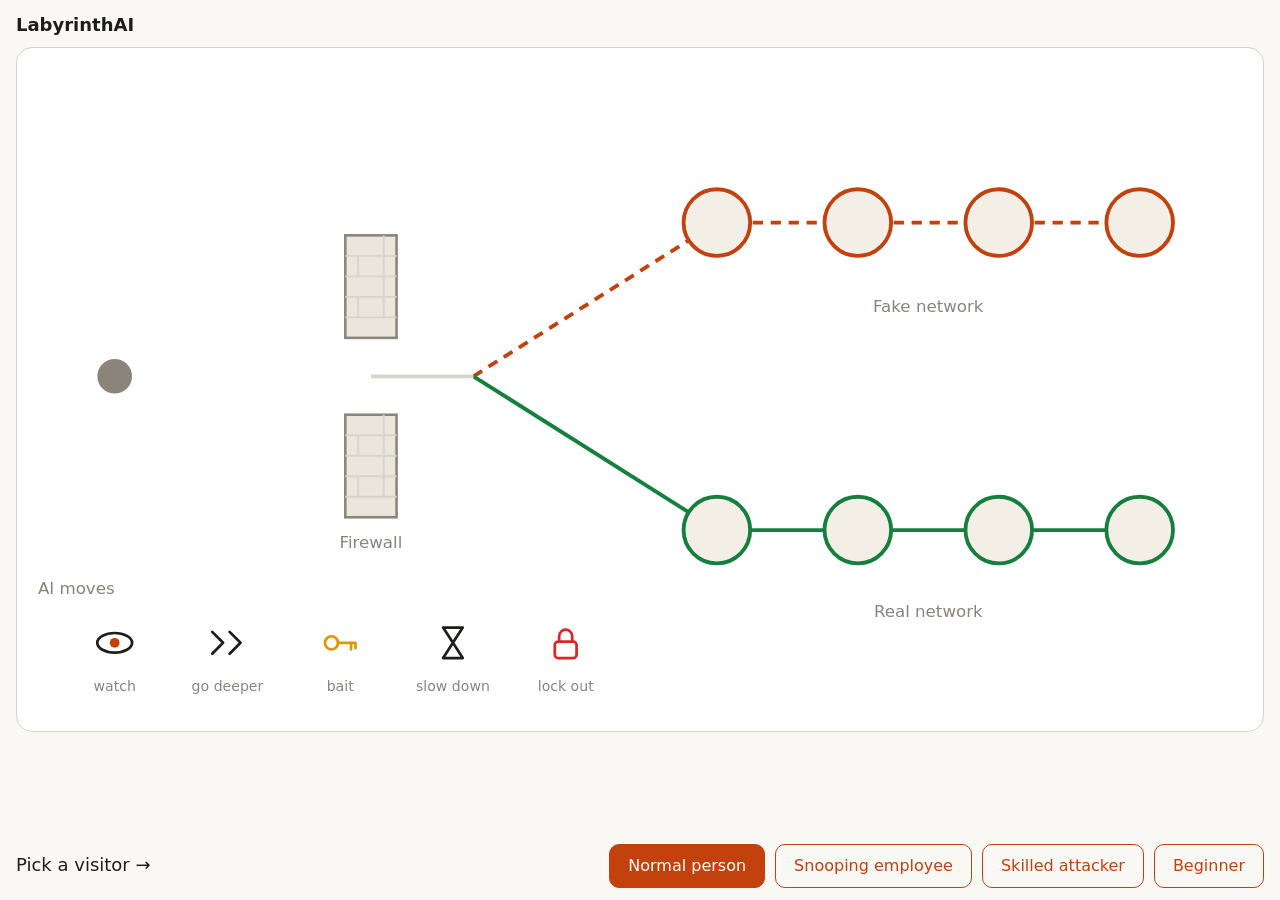
==== commit e42e5729: "Fake and real networks as mirrored rows, further apart; real network green not grey Co-Authored-By: " ====
--- a/visualizer/index.html
+++ b/visualizer/index.html
@@ -5,13 +5,14 @@
 <style>
 .node { fill: var(--dim); stroke: var(--line); stroke-width: 3; transition: all .5s; }
 .node.fake { fill: var(--room); stroke: var(--accent); }
+.node.real { fill: var(--room); stroke: var(--ok); }
 .node.hit { fill: color-mix(in srgb, var(--accent) 22%, var(--room)); }
 .node.caught { stroke: var(--bad); fill: color-mix(in srgb, var(--bad) 16%, var(--room)); }
 .node.okn { stroke: var(--ok); fill: color-mix(in srgb, var(--ok) 20%, var(--room)); }
 .edge { stroke: var(--line); stroke-width: 3; transition: stroke .4s, opacity .4s; }
 .edge.fake { stroke: var(--accent); stroke-dasharray: 8 6; }
 .edge.pick { stroke-width: 5; }
-.edge.real.pick { stroke: var(--ok); }
+.edge.real { stroke: var(--ok); }
 .edge.dim { opacity: .25; }
 .edge.cut { stroke: var(--bad); stroke-dasharray: none; }
 .wall { fill: var(--dim); stroke: var(--mute); stroke-width: 2; }
@@ -31,9 +32,9 @@
 <script>
 const Y = 240;
 const P = { v: [70, Y], g: [270, Y], c: [350, Y],
-            web: [600, 215], files: [710, 175], db: [745, 285], vault: [870, 215],
-            r1: [600, 390], r2: [720, 435], r3: [840, 390] };
-const FAKE = ["web", "files", "db", "vault"], REAL = ["r1", "r2", "r3"];
+            web: [540, 120], files: [650, 120], db: [760, 120], vault: [870, 120],     // fake network: top row
+            r1: [540, 360], r2: [650, 360], r3: [760, 360], r4: [870, 360] };            // real network: bottom row
+const FAKE = ["web", "files", "db", "vault"], REAL = ["r1", "r2", "r3", "r4"];
 const WORDS = { terminal: "command", download: "download", secretfile: "passwords", wrongpass: "guess password", login: "log in" };
 const word = s => WORDS[s.icon] || (s.icon === "dbwrite" ? "change " : "read ") + s.tag;
 let S;
@@ -109,13 +110,13 @@
 
   S.eFake = line("c", "web", "edge fake");
   S.eReal = line("c", "r1", "edge real");
-  line("g", "c", "edge real");
-  line("web", "files", "edge fake"); line("files", "db", "edge fake"); line("db", "vault", "edge fake"); line("web", "db", "edge fake");
-  line("r1", "r2", "edge real"); line("r2", "r3", "edge real"); line("r1", "r3", "edge real");
+  line("g", "c", "edge");
+  [["web", "files"], ["files", "db"], ["db", "vault"]].forEach(([a, b]) => line(a, b, "edge fake"));
+  [["r1", "r2"], ["r2", "r3"], ["r3", "r4"]].forEach(([a, b]) => line(a, b, "edge real"));
   FAKE.forEach(n => { S.nodes[n] = el("circle", { cx: P[n][0], cy: P[n][1], r: 26, class: "node fake" }); });
-  REAL.forEach(n => { S.nodes[n] = el("circle", { cx: P[n][0], cy: P[n][1], r: 24, class: "node" }); });
-  el("text", { x: 800, y: 335 }, svg, "Fake network");
-  el("text", { x: 720, y: 485 }, svg, "Real network");
+  REAL.forEach(n => { S.nodes[n] = el("circle", { cx: P[n][0], cy: P[n][1], r: 26, class: "node real" }); });
+  el("text", { x: 705, y: 190 }, svg, "Fake network");
+  el("text", { x: 705, y: 428 }, svg, "Real network");
 
   // firewall: a brick wall with a gate
   bricks(250, 130, 40, 80); bricks(250, 270, 40, 80);
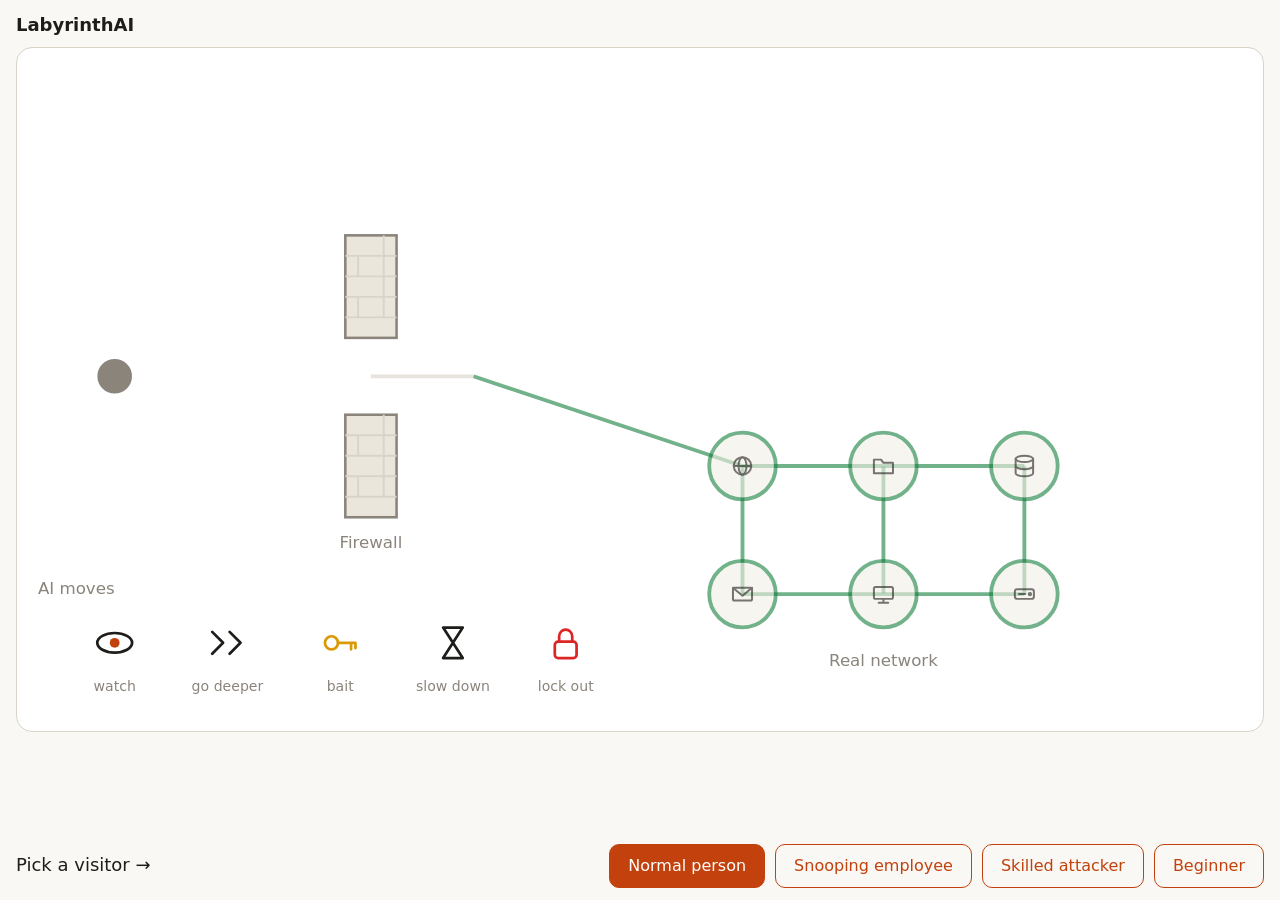
==== commit c0d97fd5: "Mirrored 6-machine networks with service icons, dimmed; fake network is created around the attacker " ====
--- a/visualizer/index.html
+++ b/visualizer/index.html
@@ -3,17 +3,23 @@
 <title>LabyrinthAI Overview</title>
 <link rel="stylesheet" href="common.css">
 <style>
-.node { fill: var(--dim); stroke: var(--line); stroke-width: 3; transition: all .5s; }
+/* both networks sit slightly back; only visited machines and the chosen lane are at full strength */
+.node { fill: var(--dim); stroke: var(--line); stroke-width: 3; opacity: .6; transition: all .5s; }
+.mi { opacity: .6; }
+.node.hit, .node.caught, .node.okn { opacity: 1; }
+.edge.pick, .edge.cut { opacity: 1; }
 .node.fake { fill: var(--room); stroke: var(--accent); }
 .node.real { fill: var(--room); stroke: var(--ok); }
 .node.hit { fill: color-mix(in srgb, var(--accent) 22%, var(--room)); }
 .node.caught { stroke: var(--bad); fill: color-mix(in srgb, var(--bad) 16%, var(--room)); }
 .node.okn { stroke: var(--ok); fill: color-mix(in srgb, var(--ok) 20%, var(--room)); }
-.edge { stroke: var(--line); stroke-width: 3; transition: stroke .4s, opacity .4s; }
+.edge { stroke: var(--line); stroke-width: 3; opacity: .6; transition: stroke .4s, opacity .4s; }
 .edge.fake { stroke: var(--accent); stroke-dasharray: 8 6; }
 .edge.pick { stroke-width: 5; }
 .edge.real { stroke: var(--ok); }
 .edge.dim { opacity: .25; }
+.node.hid, .edge.hid, .mi.hid { opacity: 0; }   /* not created yet */
+.mi { transition: opacity .5s; }
 .edge.cut { stroke: var(--bad); stroke-dasharray: none; }
 .wall { fill: var(--dim); stroke: var(--mute); stroke-width: 2; }
 .brick { stroke: var(--line); stroke-width: 1.5; }
@@ -31,10 +37,14 @@
 <script src="common.js"></script>
 <script>
 const Y = 240;
-const P = { v: [70, Y], g: [270, Y], c: [350, Y],
-            web: [540, 120], files: [650, 120], db: [760, 120], vault: [870, 120],     // fake network: top row
-            r1: [540, 360], r2: [650, 360], r3: [760, 360], r4: [870, 360] };            // real network: bottom row
-const FAKE = ["web", "files", "db", "vault"], REAL = ["r1", "r2", "r3", "r4"];
+// The fake network is a copy (digital twin) of the real one: same six machines, same layout, same links.
+const MACHINES = [["web", 0, 0], ["files", 1, 0], ["db", 2, 0], ["mail", 0, 1], ["admin", 1, 1], ["backup", 2, 1]];   // name, column, row
+const LINKS = [["web", "files"], ["files", "db"], ["mail", "admin"], ["admin", "backup"], ["web", "mail"], ["files", "admin"], ["db", "backup"]];
+const COLS = [560, 670, 780], ROWS = { f: [80, 180], r: [310, 410] };   // f = fake (top), r = real (bottom)
+const P = { v: [70, Y], g: [270, Y], c: [350, Y] };
+for (const [pre, rows] of Object.entries(ROWS)) for (const [n, col, row] of MACHINES) P[pre + n] = [COLS[col], rows[row]];
+const FAKE = ["fweb", "ffiles", "fdb", "fbackup"];   // the route "go deeper" follows through the fake copy
+const REAL = ["rweb", "rfiles", "rdb"];              // the route a normal visitor follows
 const WORDS = { terminal: "command", download: "download", secretfile: "passwords", wrongpass: "guess password", login: "log in" };
 const word = s => WORDS[s.icon] || (s.icon === "dbwrite" ? "change " : "read ") + s.tag;
 let S;
@@ -54,6 +64,13 @@
     case "login": p("rect", { x: -10, y: -1, width: 20, height: 15, rx: 3 }, "ic green"); p("path", { d: "M-6 -1 V-6 a6 6 0 0 1 11 -3" }, "ic green"); break;
     case "dbread": cyl(); p("circle", { cx: 10, cy: 9, r: 5 }, "ic acc"); p("path", { d: "M14 13 L18 17" }, "ic acc"); break;
     case "dbwrite": cyl(); p("path", { d: "M5 15 L15 5 L18 8 L8 18 Z" }, "ic acc"); break;
+    // machines in the networks
+    case "web": p("circle", { cx: 0, cy: 0, r: 11 }); p("ellipse", { cx: 0, cy: 0, rx: 5, ry: 11 }); p("path", { d: "M-11 0 H11" }); break;
+    case "files": p("path", { d: "M-12 -8 H-3 L0 -4 H12 V9 H-12 Z" }); break;
+    case "db": cyl(); break;
+    case "mail": p("rect", { x: -12, y: -8, width: 24, height: 16, rx: 2 }); p("path", { d: "M-12 -8 L0 2 L12 -8" }); break;
+    case "admin": p("rect", { x: -12, y: -9, width: 24, height: 15, rx: 2 }); p("path", { d: "M-6 11 H6 M0 6 V11" }); break;
+    case "backup": p("rect", { x: -12, y: -6, width: 24, height: 12, rx: 3 }); p("circle", { cx: 7, cy: 0, r: 1.5 }); p("path", { d: "M-7 0 H1" }); break;
     // what the AI does about it
     case "OBSERVE": p("ellipse", { cx: 0, cy: 0, rx: 16, ry: 9 }); el("circle", { cx: 0, cy: 0, r: 4.5, fill: css("--accent") }, g); break;
     case "DEEPEN": p("path", { d: "M-14 -10 L-4 0 L-14 10" }); p("path", { d: "M2 -10 L12 0 L2 10" }); break;
@@ -93,6 +110,17 @@
   Object.entries(S.leg).forEach(([n, g]) => g.classList.toggle("cur", n === k));
 }
 
+// The fake network is built around the attacker: entering a machine creates it and the machines next to it.
+const NEIGH = {};
+LINKS.forEach(([a, b]) => { (NEIGH[a] = NEIGH[a] || []).push(b); (NEIGH[b] = NEIGH[b] || []).push(a); });
+function reveal(key) {
+  const name = key.slice(1);
+  [name, ...NEIGH[name]].forEach(n => S.rev.add("f" + n));
+  S.rev.forEach(k => { S.nodes[k].classList.remove("hid"); S.icons[k].classList.remove("hid"); });
+  S.fedges.forEach(e => { if (S.rev.has("f" + e.a) && S.rev.has("f" + e.b)) e.el.classList.remove("hid"); });
+  S.flabel.setAttribute("opacity", 1);
+}
+
 /* ---------- scene ---------- */
 // a brick wall segment
 function bricks(x, y, w, h) {
@@ -108,15 +136,22 @@
   S = { nodes: {}, idx: 0, leg: {}, chip: null, move: null };
   const line = (a, b, cls) => el("line", { x1: P[a][0], y1: P[a][1], x2: P[b][0], y2: P[b][1], class: cls });
 
-  S.eFake = line("c", "web", "edge fake");
-  S.eReal = line("c", "r1", "edge real");
+  S.rev = new Set(); S.icons = {}; S.fedges = [];
+  S.eFake = line("c", "fweb", "edge fake hid");
+  S.eReal = line("c", "rweb", "edge real");
   line("g", "c", "edge");
-  [["web", "files"], ["files", "db"], ["db", "vault"]].forEach(([a, b]) => line(a, b, "edge fake"));
-  [["r1", "r2"], ["r2", "r3"], ["r3", "r4"]].forEach(([a, b]) => line(a, b, "edge real"));
-  FAKE.forEach(n => { S.nodes[n] = el("circle", { cx: P[n][0], cy: P[n][1], r: 26, class: "node fake" }); });
-  REAL.forEach(n => { S.nodes[n] = el("circle", { cx: P[n][0], cy: P[n][1], r: 26, class: "node real" }); });
-  el("text", { x: 705, y: 190 }, svg, "Fake network");
-  el("text", { x: 705, y: 428 }, svg, "Real network");
+  for (const [pre, kind] of [["f", "fake"], ["r", "real"]]) {
+    const h = pre === "f" ? " hid" : "";   // the fake network does not exist until the attacker needs it
+    LINKS.forEach(([a, b]) => { const e = line(pre + a, pre + b, "edge " + kind + h); if (pre === "f") S.fedges.push({ a, b, el: e }); });
+    MACHINES.forEach(([n]) => {
+      const [x, y] = P[pre + n];
+      S.nodes[pre + n] = el("circle", { cx: x, cy: y, r: 26, class: "node " + kind + h });
+      S.icons[pre + n] = el("g", { class: "mi" + h, transform: `translate(${x} ${y})` });
+      icon(n, S.icons[pre + n], .62);
+    });
+  }
+  S.flabel = el("text", { x: 670, y: 236, class: "fade", opacity: 0 }, svg, "Fake network (copy)");
+  el("text", { x: 670, y: 466 }, svg, "Real network");
 
   // firewall: a brick wall with a gate
   bricks(250, 130, 40, 80); bricks(250, 270, 40, 80);
@@ -180,16 +215,17 @@
     return;
   }
 
-  moveTo("web"); S.nodes.web.classList.add("hit"); await sleep(1000);
+  S.eFake.classList.remove("hid"); reveal(FAKE[0]);            // the first fake machine is created for them
+  moveTo(FAKE[0]); S.nodes[FAKE[0]].classList.add("hit"); await sleep(1000);
   for (const s of data.steps) {
     $("cap").textContent = s.caption;
     showAction(s); await sleep(1300);
     showMove(s.executed, threat(s));
-    if (s.executed === "DEEPEN" && S.idx < FAKE.length - 1) { S.idx++; const n = FAKE[S.idx]; moveTo(n); S.nodes[n].classList.add("hit"); }
+    if (s.executed === "DEEPEN" && S.idx < FAKE.length - 1) { S.idx++; const n = FAKE[S.idx]; reveal(n); moveTo(n); S.nodes[n].classList.add("hit"); }   // a new room is created
     if (s.executed === "LURE") { const [x, y] = P[FAKE[S.idx]]; icon("LURE", el("g", { transform: `translate(${x + 34} ${y + 30})` }), .9); }
     await sleep(1500);
     if (s.contained) {
-      FAKE.forEach(n => S.nodes[n].classList.add("caught"));
+      S.rev.forEach(k => S.nodes[k].classList.add("caught"));
       S.eFake.setAttribute("class", "edge cut");
       S.tc.setAttribute("fill", css("--mute"));
       const lk = el("g", {}, S.tok);                            // the lock closes over the attacker
